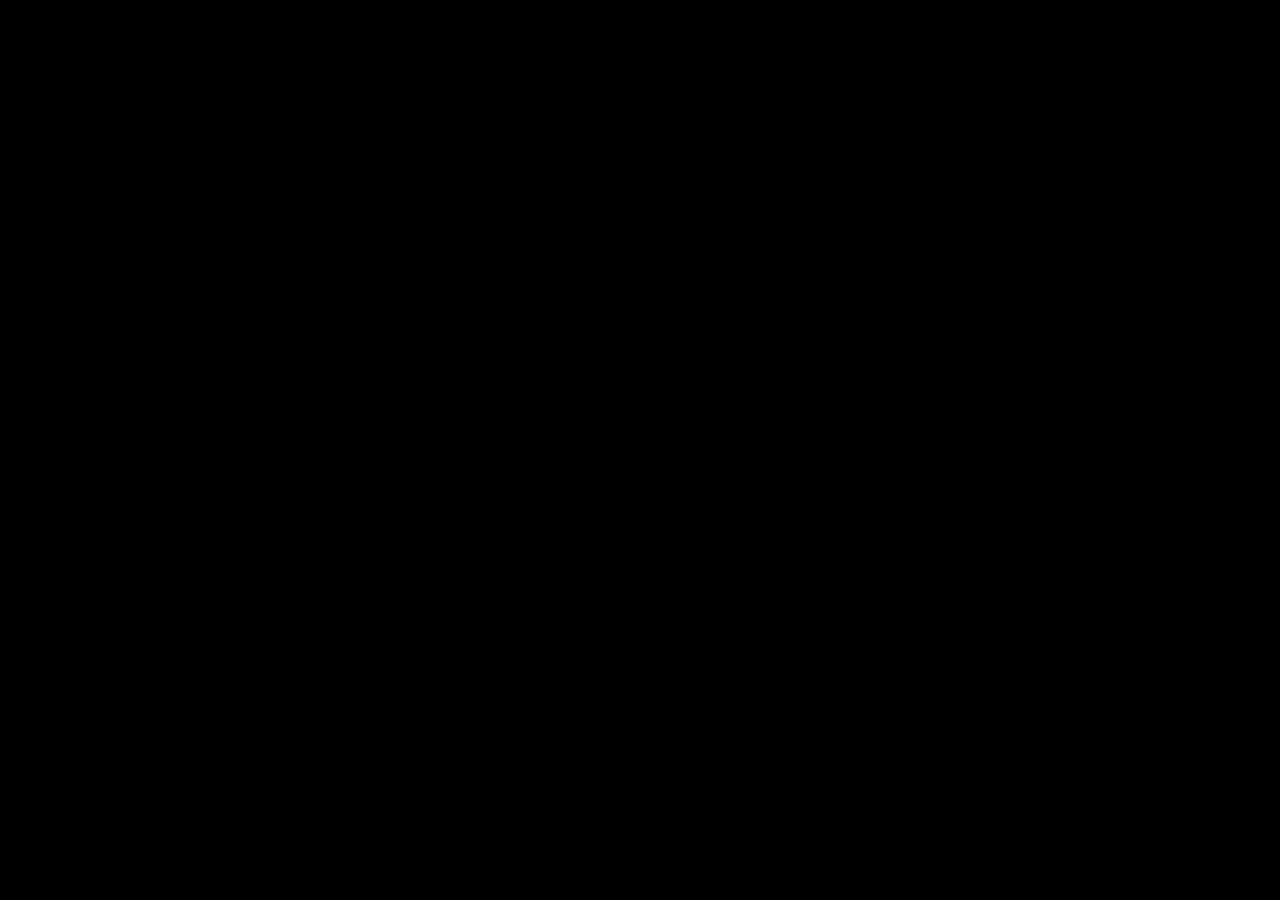
==== index.html @ f68196ed "add index.html, style.css, index.js" ====
<!DOCTYPE html>
<html lang="pl">
<head>
  <meta charset="utf-8">
  <title>Hector Berlioz</title>
  <link href="src/style.css" rel="stylesheet" type="text/css">
</head>

<body>
  <div id="wrapper">
    
  </div>

  <script src="src/index.js"></script>
</body>
</html>
---- src/style.css ----
html, body {
  margin: 0;
  padding: 0;
  height: 100%;
  width: 100%;
  background: black;
}
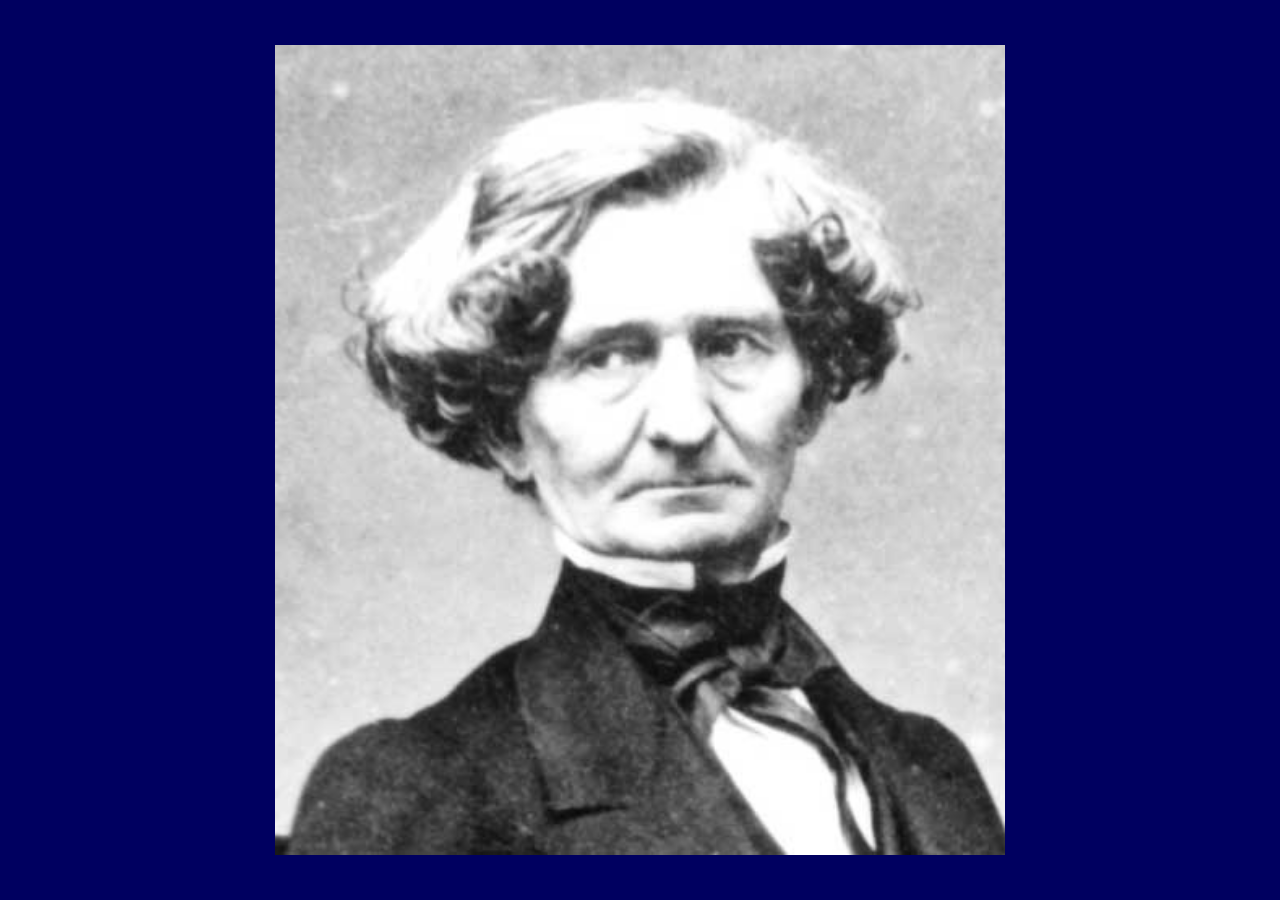
==== commit 15ef2d8e: "add img" ====
--- a/index.html
+++ b/index.html
@@ -8,7 +8,7 @@
 
 <body>
   <div id="wrapper">
-    
+    <img src="img/Hector-berlioz.jpg"
   </div>
 
   <script src="src/index.js"></script>
--- a/src/style.css
+++ b/src/style.css
@@ -3,5 +3,19 @@
   padding: 0;
   height: 100%;
   width: 100%;
-  background: black;
 }
+
+#wrapper {
+  width: 100vw;
+  height: 100vh;
+  background: #000060;
+  display: flex;
+  justify-content: center;
+  align-items: center;
+}
+
+
+img {
+  height: 90%;
+  min-width: 50%;
+}
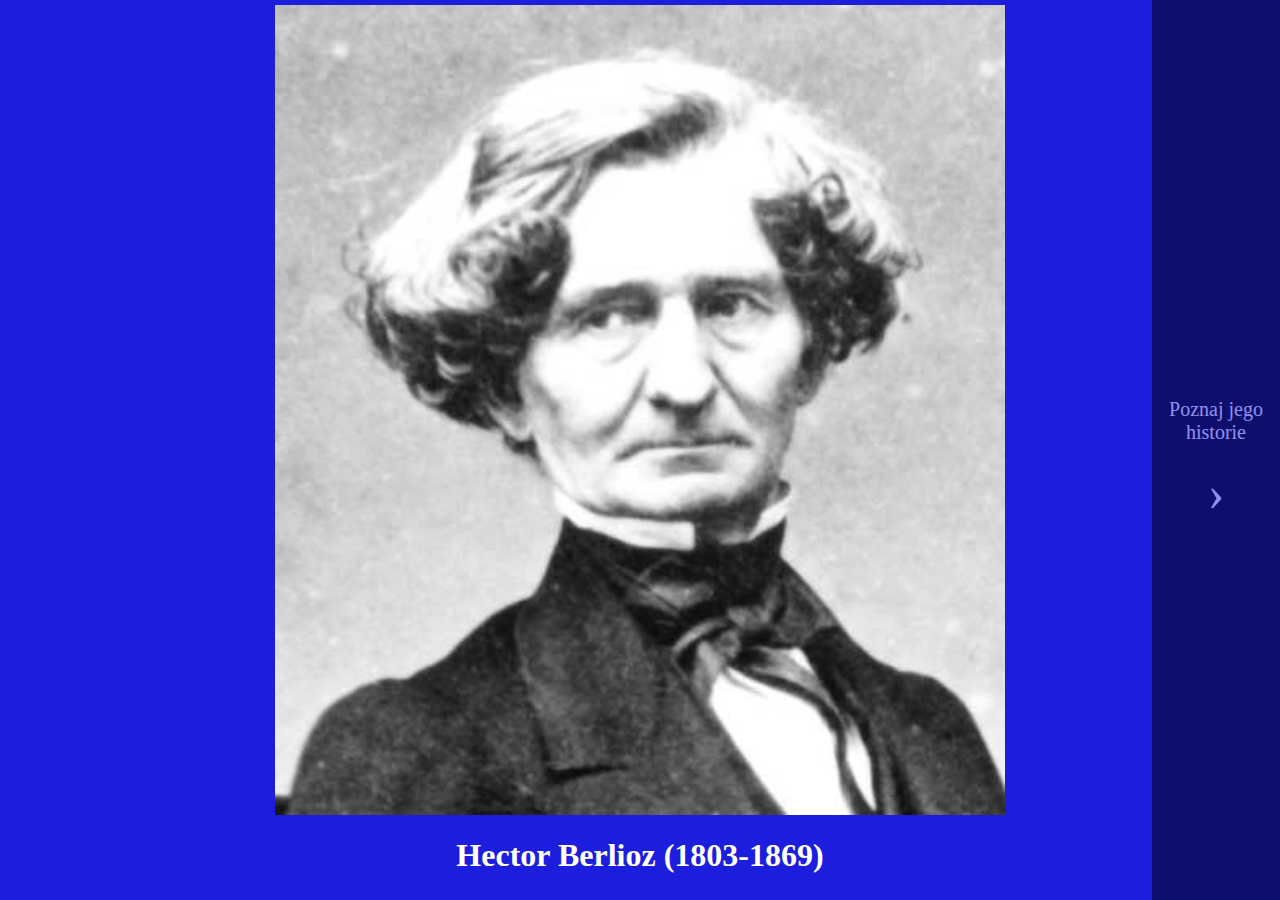
==== commit 58075cd2: "main page" ====
--- a/index.html
+++ b/index.html
@@ -8,7 +8,14 @@
 
 <body>
   <div id="wrapper">
-    <img src="img/Hector-berlioz.jpg"
+    <div id="main">
+      <img src="img/Hector-berlioz.jpg">
+      <h1>Hector Berlioz (1803-1869)</h1>
+    </div>
+    <div id="arrows">
+      <div id="left-arrow"></div>
+      <div id="right-arrow"><p style="font-size: 20px;">Poznaj jego historie</p>&rsaquo;</div>
+    </div>
   </div>
 
   <script src="src/index.js"></script>
--- a/src/style.css
+++ b/src/style.css
@@ -8,14 +8,50 @@
 #wrapper {
   width: 100vw;
   height: 100vh;
-  background: #000060;
+  background: #1d1ddd;
   display: flex;
   justify-content: center;
   align-items: center;
+  color: white;
 }
 
+#main {
+  width: 100vw;
+  height: 100vh;
+  display: flex;
+  justify-content: center;
+  align-items: center;
+  flex-direction: column;
+}
+
+#arrows {
+  width: 100vw;
+  height: 100vh;
+  display: flex;
+  z-index: 1;
+  justify-content: space-between;
+  align-items: center;
+  position: absolute;
+}
+
+#right-arrow {
+  width: 10%;
+  height: 100%;
+  background: black;
+  text-align: center;
+  display: flex;
+  justify-content: center;
+  align-items: center;
+  flex-direction: column;
+  font-size: 50px;
+  opacity: 0.5;
+  cursor: pointer;
+}
+
+#right-arrow:hover {
+  opacity: 0.8;
+}
 
 img {
   height: 90%;
-  min-width: 50%;
 }
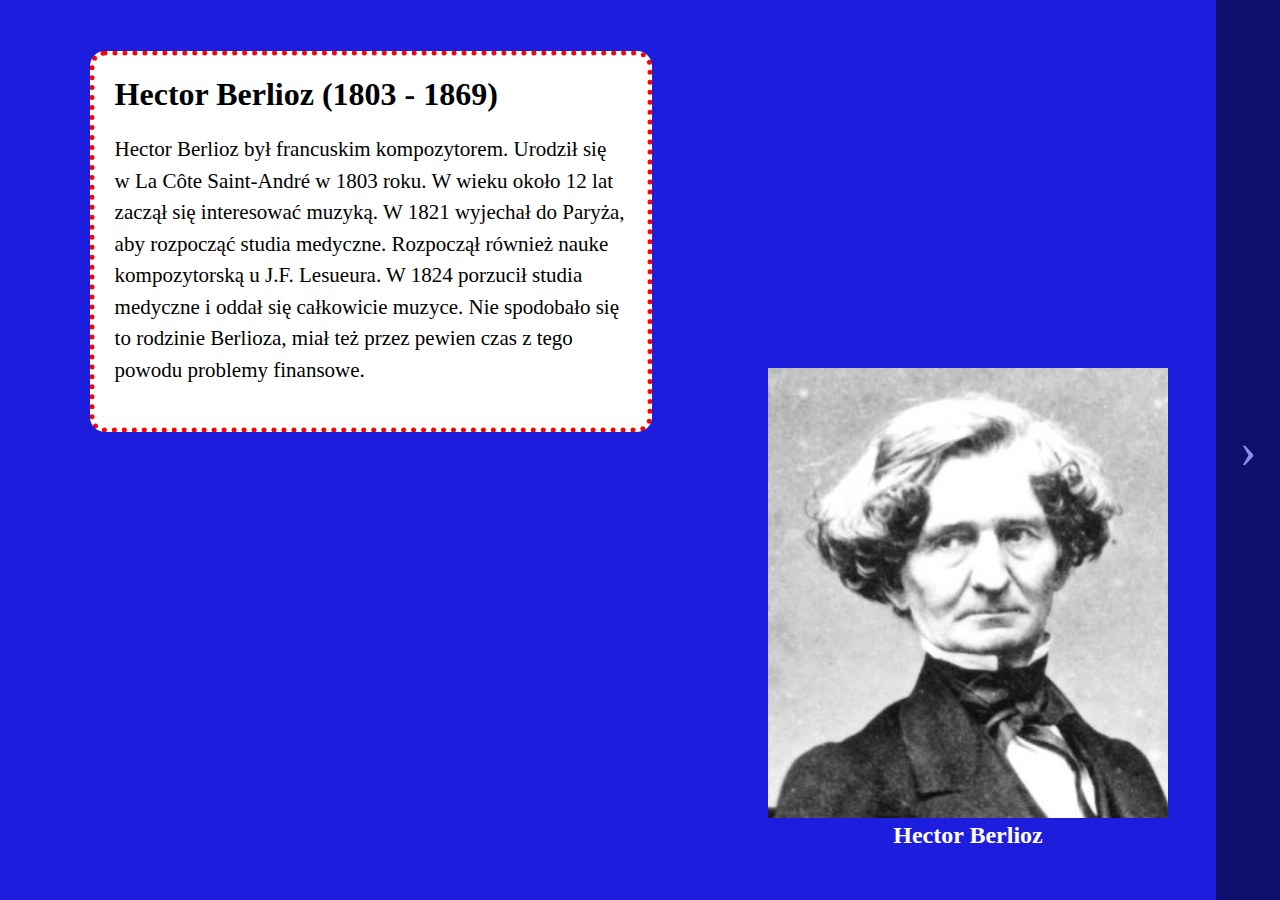
==== commit 3c021a0f: "first page" ====
--- a/index.html
+++ b/index.html
@@ -7,14 +7,27 @@
 </head>
 
 <body>
+  <!-- ć -->
   <div id="wrapper">
     <div id="main">
-      <img src="img/Hector-berlioz.jpg">
-      <h1>Hector Berlioz (1803-1869)</h1>
+      <div id="content">
+        <h1>Hector Berlioz (1803 - 1869)</h1>
+        <p>Hector Berlioz był francuskim kompozytorem. Urodził się w La Côte Saint-André w 1803 roku.
+          W wieku około 12 lat zaczął się interesować muzyką. W 1821 wyjechał do Paryża, aby rozpocząć studia
+          medyczne. Rozpoczął również nauke kompozytorską u J.F. Lesueura. W 1824 porzucił studia medyczne i oddał
+          się całkowicie muzyce. Nie spodobało się to rodzinie Berlioza, miał też przez pewien czas z tego powodu
+          problemy finansowe.</p>
+      </div>
+      <div id="photos">
+        <div style="width: 400px; margin-bottom: 10%;">
+          <img src="img/Hector-berlioz.jpg" width="400" height="450">
+          <h2>Hector Berlioz</h2>
+        </div>
+      </div>
     </div>
     <div id="arrows">
-      <div id="left-arrow"></div>
-      <div id="right-arrow"><p style="font-size: 20px;">Poznaj jego historie</p>&rsaquo;</div>
+      <div class="arrow" style="width: 0px;"></div>
+      <div class="arrow">&rsaquo;</div>
     </div>
   </div>
 
--- a/src/style.css
+++ b/src/style.css
@@ -3,25 +3,61 @@
   padding: 0;
   height: 100%;
   width: 100%;
+  background: #1d1ddd;
 }
 
 #wrapper {
-  width: 100vw;
+  width: 100%;
   height: 100vh;
   background: #1d1ddd;
+   /* background-image: url(../img/Hector-berlioz0.xcf);
+  background-repeat: no-repeat;
+  background-size: 100% 100%; */
   display: flex;
   justify-content: center;
   align-items: center;
-  color: white;
 }
 
-#main {
+ #main {
   width: 100vw;
   height: 100vh;
   display: flex;
-  justify-content: center;
-  align-items: center;
-  flex-direction: column;
+  justify-content: flex-start;
+  align-items: flex-start;
+}
+
+#content {
+  width: 40%;
+  background: white;
+  border-radius: 15px;
+  border: 5px dotted red;
+  margin-left: 7%;
+  margin-top: 4%;
+  padding: 20px;
+}
+
+h1 {
+  margin: 0;
+}
+
+p {
+  font-size: 21px;
+  line-height: 1.5;
+}
+
+#photos {
+  width: 40%;
+  height: 100%;
+  align-self: flex-end;
+  margin-left: auto;
+  display: flex;
+  align-items: flex-end;
+}
+
+h2 {
+  text-align: center;
+  margin: 0;
+  color: white;
 }
 
 #arrows {
@@ -32,10 +68,11 @@
   justify-content: space-between;
   align-items: center;
   position: absolute;
+  color: white;
 }
 
-#right-arrow {
-  width: 10%;
+.arrow {
+  width: 5%;
   height: 100%;
   background: black;
   text-align: center;
@@ -46,12 +83,9 @@
   font-size: 50px;
   opacity: 0.5;
   cursor: pointer;
+  transition: .5s opacity;
 }
 
-#right-arrow:hover {
+.arrow:hover {
   opacity: 0.8;
 }
-
-img {
-  height: 90%;
-}
